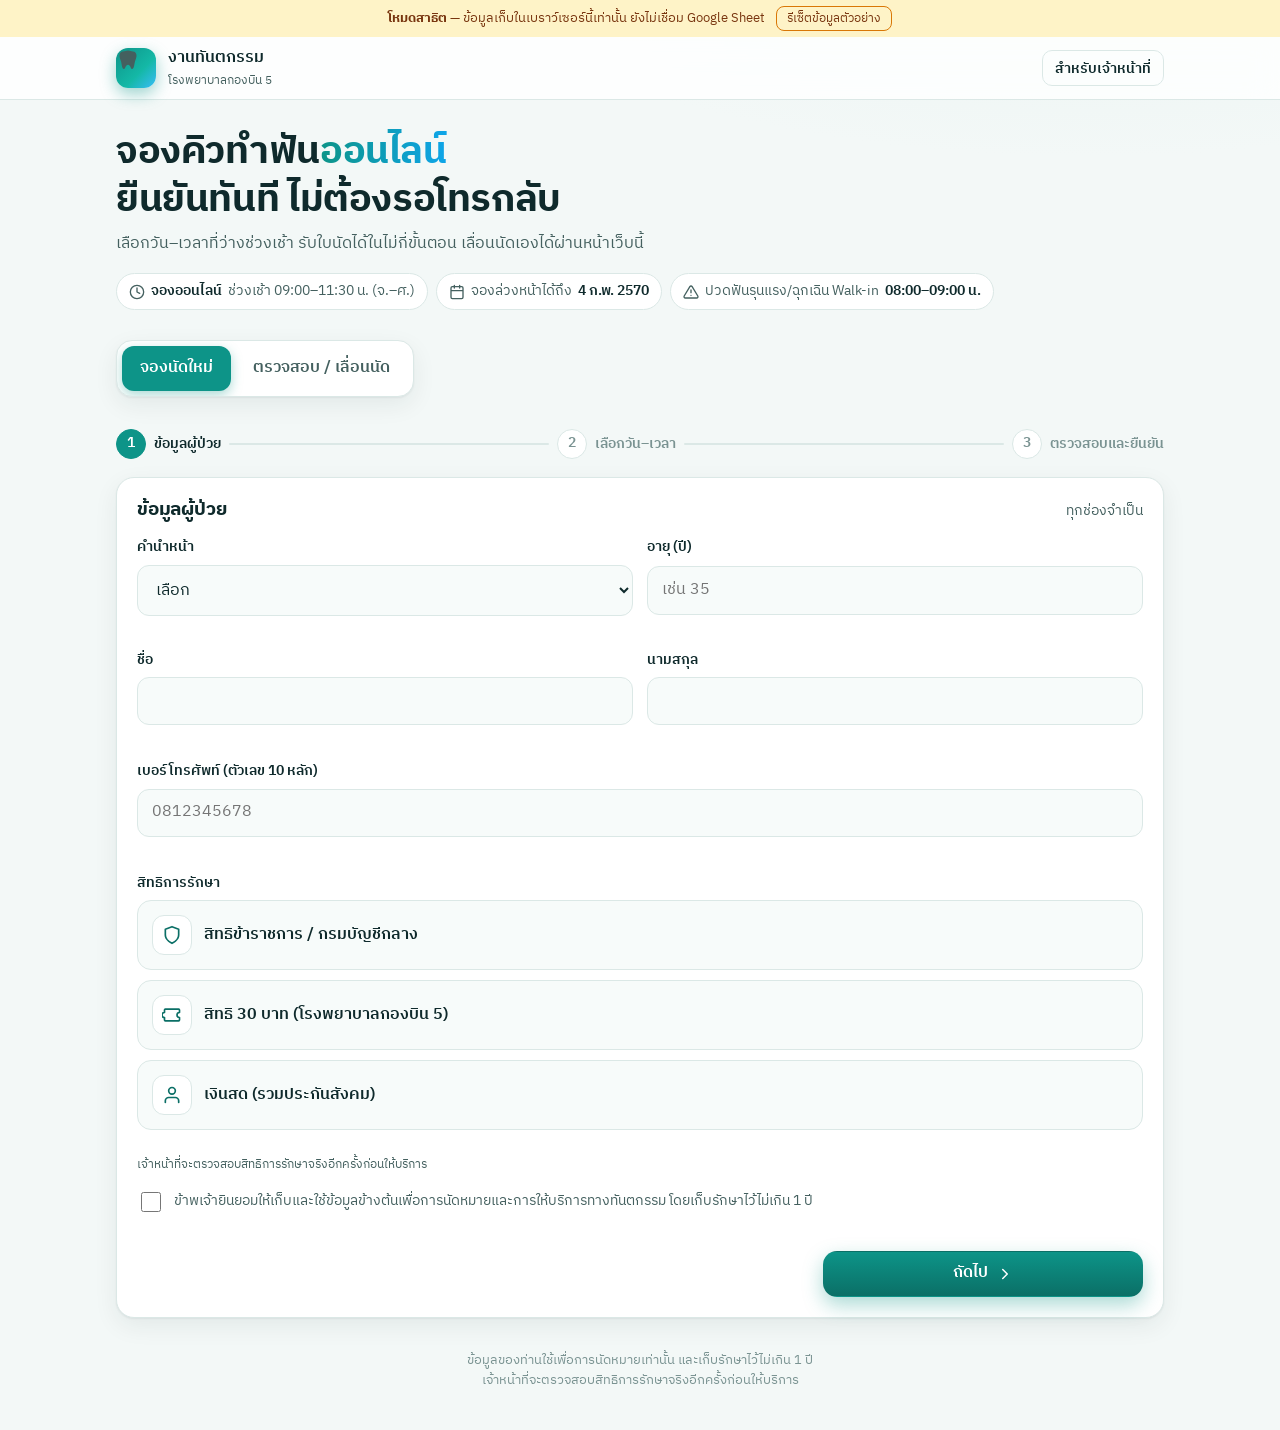
==== index.html @ 1da5aeff "Add files via upload" ====
<!doctype html>
<html lang="th">
<head>
<meta charset="utf-8">
<meta name="viewport" content="width=device-width, initial-scale=1, viewport-fit=cover">
<meta name="theme-color" content="#0d9488">
<title>จองคิวทำฟันออนไลน์</title>
<meta name="description" content="จองคิวทำฟันช่วงเช้าออนไลน์ ยืนยันทันที ได้ใบนัดทันที เลื่อนนัดเองได้">
<link rel="preconnect" href="https://fonts.googleapis.com">
<link rel="preconnect" href="https://fonts.gstatic.com" crossorigin>
<link href="https://fonts.googleapis.com/css2?family=IBM+Plex+Sans+Thai:wght@400;500;600;700&display=swap" rel="stylesheet">
<link rel="stylesheet" href="style.css">
</head>
<body>
<header class="topbar">
  <div class="container">
    <a class="brand" href="./">
      <span class="logo"><svg viewBox="0 0 24 24" fill="currentColor" aria-hidden="true"><path d="M12 2.5c-2 0-3.2 1-5 1-2.2 0-3.5 1.7-3.5 4.2 0 2.2 1 3.7 1.6 6 .6 2.3.8 7.3 2.9 7.3 1.6 0 1.4-4.2 4-4.2s2.4 4.2 4 4.2c2.1 0 2.3-5 2.9-7.3.6-2.3 1.6-3.8 1.6-6 0-2.5-1.3-4.2-3.5-4.2-1.8 0-3-1-5-1z"/></svg></span>
      <div><b id="brandName">งานทันตกรรม</b><span id="brandSub">ระบบนัดหมายออนไลน์</span></div>
    </a>
    <span class="spacer"></span>
    <a class="btn sm ghost" href="admin.html" id="staffLink">สำหรับเจ้าหน้าที่</a>
  </div>
</header>

<main class="container">
  <section class="hero">
    <h1>จองคิวทำฟัน<em>ออนไลน์</em><br>ยืนยันทันที ไม่ต้องรอโทรกลับ</h1>
    <p>เลือกวัน–เวลาที่ว่างช่วงเช้า รับใบนัดได้ในไม่กี่ขั้นตอน เลื่อนนัดเองได้ผ่านหน้าเว็บนี้</p>
    <div class="chips" id="chips"></div>
  </section>

  <div class="tabs" role="tablist" aria-label="เมนู">
    <button class="tab" role="tab" id="tab-book" aria-selected="true" aria-controls="view-book">จองนัดใหม่</button>
    <button class="tab" role="tab" id="tab-manage" aria-selected="false" aria-controls="view-manage">ตรวจสอบ / เลื่อนนัด</button>
  </div>

  <section id="view-book" role="tabpanel" aria-labelledby="tab-book"></section>
  <section id="view-manage" role="tabpanel" aria-labelledby="tab-manage" hidden></section>

  <p class="footer">ข้อมูลของท่านใช้เพื่อการนัดหมายเท่านั้น และเก็บรักษาไว้ไม่เกิน 1 ปี<br>เจ้าหน้าที่จะตรวจสอบสิทธิการรักษาจริงอีกครั้งก่อนให้บริการ</p>
</main>

<script src="engine.js"></script>
<script src="config.js"></script>
<script src="api.js"></script>
<script>
(function () {
'use strict';
var $ = function (s, r) { return (r || document).querySelector(s); };
var esc = DQ.esc, ic = DQ.ic, thai = DQ.thaiDate;
var cfg = null;
var TR_ICON = { fill: 'tooth', scale: 'sun', extract: 'x' };
var TR_HINT = { fill: 'คิวช่วง 09:00–10:00 น.', scale: 'คิวช่วง 10:00–11:30 น.', extract: 'คิวช่วง 10:00–11:30 น.' };

function fmtPhone(p) { p = String(p || ''); return p.length === 10 ? p.slice(0, 3) + '-' + p.slice(3, 6) + '-' + p.slice(6) : p; }
function trId(name) { var t = cfg.treatments.filter(function (x) { return x.name === name || x.id === name; })[0]; return t ? t.id : 'fill'; }
function trName(id) { var t = cfg.treatments.filter(function (x) { return x.id === id; })[0]; return t ? t.name : id; }
function contactLine() {
  var ph = cfg.clinicPhone || DQ.CFG.CLINIC_PHONE;
  return ph ? 'กรุณาติดต่อเจ้าหน้าที่ โทร. <a href="tel:' + esc(ph.replace(/[^\d+]/g, '')) + '">' + esc(ph) + '</a>' : 'กรุณาติดต่อเจ้าหน้าที่ที่คลินิกทันตกรรม';
}

/* =============================== ตัวเลือกวัน-เวลา =============================== */
function createPicker(root, opt) {
  var st = { month: null, date: null, time: null, av: {}, times: null, seq: 0 };
  var minM = cfg.minDate.slice(0, 7), maxM = cfg.maxDate.slice(0, 7);
  st.month = minM;

  function key() { return st.month + '|' + opt.treatment(); }
  function shiftMonth(ym, n) { var p = ym.split('-'); var d = new Date(+p[0], +p[1] - 1 + n, 1); return d.getFullYear() + '-' + ('0' + (d.getMonth() + 1)).slice(-2); }
  function emit() { opt.onChange && opt.onChange({ date: st.date, time: st.time }); }

  function render() {
    var days = st.av[key()], first = st.month + '-01';
    var offset = DQ.util.dow(first), n = new Date(+st.month.slice(0, 4), +st.month.slice(5, 7), 0).getDate();
    var map = {}; (days || []).forEach(function (d) { map[d.date] = d; });
    var cells = '';
    for (var i = 0; i < offset; i++) cells += '<span></span>';
    for (var d = 1; d <= n; d++) {
      var ds = st.month + '-' + ('0' + d).slice(-2), x = map[ds], cls = 'day none', sub = '', dis = ' disabled', lab = '';
      if (x) {
        if (x.state === 'open') { cls = 'day open'; sub = '<small>ว่าง ' + x.remaining + '</small>'; dis = ''; lab = ' aria-label="' + thai(ds) + ' ว่าง ' + x.remaining + ' คิว"'; }
        else if (x.state === 'full') { cls = 'day full'; sub = '<small>คิวเต็ม</small>'; lab = ' aria-label="' + thai(ds) + ' คิวเต็ม"'; }
        else { cls = 'day closed'; sub = '<small>ปิด</small>'; lab = ' aria-label="' + thai(ds) + ' ปิดให้บริการ"'; }
      }
      if (ds === st.date) cls += ' sel';
      if (ds === cfg.today) cls += ' today';
      cells += '<button type="button" class="' + cls + '" data-d="' + ds + '"' + dis + lab + '>' + d + sub + '</button>';
    }
    var dow = DQ.TH_D.map(function (t, i) { return '<div class="cal-dow"' + (i === 0 || i === 6 ? ' style="opacity:.55"' : '') + '>' + t.slice(0, 2).replace('พฤ', 'พฤ') + '</div>'; }).join('');
    root.innerHTML =
      '<div class="cal"><div class="cal-head">' +
      '<button type="button" class="icon-btn" data-nav="-1" aria-label="เดือนก่อนหน้า"' + (st.month <= minM ? ' disabled' : '') + '>' + ic('chevL') + '</button>' +
      '<b>' + DQ.thaiMonth(st.month) + '</b>' +
      '<button type="button" class="icon-btn" data-nav="1" aria-label="เดือนถัดไป"' + (st.month >= maxM ? ' disabled' : '') + '>' + ic('chevR') + '</button></div>' +
      '<div class="cal-grid">' + dow + (days ? cells : '<div class="skeleton" style="grid-column:1/-1;height:260px"></div>') + '</div>' +
      '<div class="legend"><span><i style="background:var(--surface);border:1px solid var(--line)"></i>เลือกได้</span><span><i style="background:var(--bad-bg)"></i>คิวเต็ม</span><span><i style="background:var(--mute-bg)"></i>ปิดให้บริการ</span></div></div>' +
      '<div class="mt" id="slotArea"></div>';
    renderSlots();
  }

  function renderSlots() {
    var box = root.querySelector('#slotArea'); if (!box) return;
    if (!st.date) { box.innerHTML = '<p class="muted small">เลือกวันที่จากปฏิทิน แล้วเลือกเวลาที่ว่าง</p>'; return; }
    if (!st.times) { box.innerHTML = '<div class="skeleton" style="height:56px"></div>'; return; }
    if (st.times === 'err') { box.innerHTML = '<div class="notice bad">โหลดเวลาไม่สำเร็จ <button type="button" class="btn sm" data-retry="1">ลองใหม่</button></div>'; return; }
    if (!st.times.length) { box.innerHTML = '<div class="notice warn">' + ic('alert') + '<span><b>คิวเต็ม</b> — วันที่ ' + thai(st.date) + ' ไม่มีเวลาว่างสำหรับการรักษานี้ กรุณาเลือกวันอื่น</span></div>'; return; }
    box.innerHTML = '<div class="lbl" style="margin-bottom:8px">เลือกเวลา — ' + thai(st.date) + '</div><div class="slots" role="radiogroup" aria-label="เวลาที่ว่าง">' +
      st.times.map(function (t) { return '<button type="button" role="radio" aria-checked="' + (t === st.time) + '" class="slot' + (t === st.time ? ' sel' : '') + '" data-t="' + t + '">' + t + ' น.</button>'; }).join('') + '</div>';
  }

  async function loadMonth() {
    if (st.av[key()]) return render();
    render();
    var k = key(), my = ++st.seq;
    try {
      var r = await DQ.call('availability', { month: st.month, treatment: opt.treatment() });
      st.av[k] = r.days;
    } catch (e) { DQ.toast(e.message, 'err'); st.av[k] = []; }
    if (my === st.seq) render();
  }
  async function loadSlots() {
    st.times = null; renderSlots();
    var my = ++st.seq;
    try {
      var r = await DQ.call('slots', { date: st.date, treatment: opt.treatment(), excludeNo: opt.excludeNo ? opt.excludeNo() : undefined });
      if (my !== st.seq) return; st.times = r.times;
    } catch (e) { if (my !== st.seq) return; st.times = 'err'; }
    renderSlots();
  }

  root.addEventListener('click', function (e) {
    var nav = e.target.closest('[data-nav]'), day = e.target.closest('.day.open'), slot = e.target.closest('.slot'), rt = e.target.closest('[data-retry]');
    if (nav) { st.month = shiftMonth(st.month, +nav.dataset.nav); loadMonth(); }
    else if (day) { st.date = day.dataset.d; st.time = null; emit(); root.querySelectorAll('.day.sel').forEach(function (b) { b.classList.remove('sel'); }); day.classList.add('sel'); loadSlots(); }
    else if (slot) { st.time = slot.dataset.t; emit(); renderSlots(); }
    else if (rt) loadSlots();
  });

  return {
    mount: loadMonth,
    reset: function () { st.av = {}; st.date = null; st.time = null; st.times = null; emit(); loadMonth(); },
    refresh: function () { st.av = {}; st.time = null; emit(); loadMonth().then(function () { if (st.date) loadSlots(); }); },
    value: function () { return { date: st.date, time: st.time }; }
  };
}

/* =============================== ใบนัด =============================== */
function slipHtml(a, pin, opt) {
  opt = opt || {};
  return '<div class="slip-wrap"><div class="slip" id="slip">' +
    '<div class="slip-top"><span class="ok">' + ic('check', 16) + (opt.title || 'ยืนยันนัดหมายแล้ว') + '</span>' +
    '<h2>' + esc(DQ.CFG.CLINIC_NAME || 'งานทันตกรรม') + ' ' + esc(DQ.CFG.HOSPITAL_NAME || '') + '</h2><div class="no">' + esc(a.apptNo) + '</div></div>' +
    '<div class="slip-body">' +
    row('ชื่อ–นามสกุล', esc(a.title + a.firstName + ' ' + a.lastName)) + row('เบอร์โทรศัพท์', fmtPhone(a.phone)) +
    row('วันที่นัด', thai(a.date, { full: true })) + row('เวลา', a.time + ' น.') +
    row('ประเภทการรักษา', esc(a.treatment)) + row('สิทธิการรักษา', esc(a.rights)) + '</div>' +
    (pin ? '<div class="slip-pin"><small>รหัสยืนยันสำหรับเลื่อนนัด (เก็บไว้ ห้ามแจ้งผู้อื่น)</small><b>' + esc(pin) + '</b></div>' : '') +
    '<div class="slip-foot"><b>โปรดมาถึงก่อนเวลานัด 10–15 นาที</b><br>หากเลยเวลานัดเกิน 10 นาที เจ้าหน้าที่จะตรวจสอบและพิจารณาว่ายังรับบริการได้หรือไม่<br>เจ้าหน้าที่จะตรวจสอบสิทธิการรักษาอีกครั้งก่อนให้บริการ</div></div>' +
    '<div class="slip-actions"><button class="btn primary" data-act="img">' + ic('download', 18) + 'บันทึกเป็นรูปภาพ</button><button class="btn" data-act="print">' + ic('print', 18) + 'พิมพ์ / PDF</button>' +
    '<button class="btn full ghost" data-act="again">กลับหน้าหลัก</button></div></div>';
  function row(k, v) { return '<div class="slip-row"><span>' + k + '</span><b>' + v + '</b></div>'; }
}
function bindSlip(root, a, onAgain) {
  root.addEventListener('click', async function (e) {
    var b = e.target.closest('[data-act]'); if (!b) return;
    if (b.dataset.act === 'print') window.print();
    else if (b.dataset.act === 'again') onAgain();
    else if (b.dataset.act === 'img') {
      DQ.busy(b, true, 'กำลังสร้างรูป…');
      try {
        if (!window.html2canvas) await DQ.loadScript('https://cdnjs.cloudflare.com/ajax/libs/html2canvas/1.4.1/html2canvas.min.js');
        var cv = await html2canvas($('#slip'), { scale: 2, backgroundColor: null, useCORS: true });
        var l = document.createElement('a'); l.download = 'ใบนัด-' + a.apptNo + '.png'; l.href = cv.toDataURL('image/png'); l.click();
      } catch (err) { DQ.toast('บันทึกรูปไม่สำเร็จ กรุณาแคปหน้าจอแทน', 'err'); }
      DQ.busy(b, false);
    }
  });
}

/* =============================== จองนัดใหม่ =============================== */
var Book = (function () {
  var root = $('#view-book'), S, picker;
  function fresh(prefill) {
    S = { step: 1, f: Object.assign({ title: '', firstName: '', lastName: '', age: '', phone: '', rights: '', consent: false }, prefill || {}), treatment: 'fill', date: null, time: null, rid: null };
  }
  fresh();

  function stepper() {
    var names = ['ข้อมูลผู้ป่วย', 'เลือกวัน–เวลา', 'ตรวจสอบและยืนยัน'];
    return '<ol class="stepper" style="list-style:none;padding:0" aria-label="ขั้นตอนการจอง">' + names.map(function (n, i) {
      var k = i + 1, cls = k === S.step ? 'on' : (k < S.step ? 'done' : '');
      return (i ? '<li class="step-line ' + (k <= S.step ? 'on' : '') + '" aria-hidden="true"></li>' : '') +
        '<li class="step ' + cls + '"' + (k === S.step ? ' aria-current="step"' : '') + '><i>' + (k < S.step ? ic('check', 14) : k) + '</i><span>' + n + '</span></li>';
    }).join('') + '</ol>';
  }

  function render(quiet) {
    if (S.step === 1) step1(); else if (S.step === 2) step2(); else step3();
    if (quiet !== true) window.scrollTo({ top: Math.max(0, root.getBoundingClientRect().top + scrollY - 80), behavior: 'smooth' });
  }

  /* ---- 1: ข้อมูล ---- */
  function step1() {
    var f = S.f;
    root.innerHTML = stepper() + '<div class="card"><div class="panel-title"><h2>ข้อมูลผู้ป่วย</h2><p>ทุกช่องจำเป็น</p></div>' +
      '<form id="f1" novalidate autocomplete="on"><div class="grid2">' +
      '<div class="field"><label for="title">คำนำหน้า</label><select class="input" id="title" autocomplete="honorific-prefix"><option value="">เลือก</option>' + cfg.titles.map(function (t) { return '<option' + (f.title === t ? ' selected' : '') + '>' + esc(t) + '</option>'; }).join('') + '</select><div class="errmsg" id="e-title"></div></div>' +
      '<div class="field"><label for="age">อายุ (ปี)</label><input class="input" id="age" inputmode="numeric" maxlength="3" autocomplete="off" value="' + esc(f.age) + '" placeholder="เช่น 35"><div class="errmsg" id="e-age"></div></div>' +
      '<div class="field"><label for="firstName">ชื่อ</label><input class="input" id="firstName" autocomplete="given-name" maxlength="60" value="' + esc(f.firstName) + '"><div class="errmsg" id="e-firstName"></div></div>' +
      '<div class="field"><label for="lastName">นามสกุล</label><input class="input" id="lastName" autocomplete="family-name" maxlength="60" value="' + esc(f.lastName) + '"><div class="errmsg" id="e-lastName"></div></div>' +
      '</div><div class="field mt"><label for="phone">เบอร์โทรศัพท์ (ตัวเลข 10 หลัก)</label><input class="input num" id="phone" type="tel" inputmode="numeric" autocomplete="tel-national" maxlength="12" value="' + esc(f.phone) + '" placeholder="0812345678"><div class="errmsg" id="e-phone"></div></div>' +
      '<div class="field mt"><span class="lbl">สิทธิการรักษา</span><div class="choice-grid" role="radiogroup" aria-label="สิทธิการรักษา">' +
      cfg.rights.map(function (r, i) { return '<label class="choice"><input type="radio" name="rights" value="' + esc(r) + '"' + (f.rights === r ? ' checked' : '') + '><span class="box"><span class="ico">' + ic(['shield', 'ticket', 'user'][i] || 'user', 20) + '</span><span><b>' + esc(r) + '</b></span></span></label>'; }).join('') +
      '</div><div class="errmsg" id="e-rights"></div><p class="xs muted">เจ้าหน้าที่จะตรวจสอบสิทธิการรักษาจริงอีกครั้งก่อนให้บริการ</p></div>' +
      '<label class="check mt"><input type="checkbox" id="consent"' + (f.consent ? ' checked' : '') + '><span>ข้าพเจ้ายินยอมให้เก็บและใช้ข้อมูลข้างต้นเพื่อการนัดหมายและการให้บริการทางทันตกรรม โดยเก็บรักษาไว้ไม่เกิน 1 ปี</span></label><div class="errmsg" id="e-consent"></div>' +
      '<div class="actions"><span></span><button class="btn primary" type="submit">ถัดไป ' + ic('chevR', 18) + '</button></div></form></div>';
    var ph = $('#phone', root);
    ph.addEventListener('input', function () { ph.value = ph.value.replace(/\D/g, '').slice(0, 10); });
    $('#age', root).addEventListener('input', function (e) { e.target.value = e.target.value.replace(/\D/g, '').slice(0, 3); });
    $('#f1', root).addEventListener('submit', function (e) { e.preventDefault(); if (collect()) { S.step = 2; render(); } });
  }
  function collect() {
    var f = S.f, ok = true, first = null;
    f.title = $('#title', root).value; f.firstName = $('#firstName', root).value.trim().replace(/\s+/g, ' '); f.lastName = $('#lastName', root).value.trim().replace(/\s+/g, ' ');
    f.age = $('#age', root).value.trim(); f.phone = $('#phone', root).value.replace(/[\s-]/g, '');
    var r = root.querySelector('input[name=rights]:checked'); f.rights = r ? r.value : ''; f.consent = $('#consent', root).checked;
    function bad(id, msg) { var el = $('#e-' + id, root); el.textContent = msg || ''; var inp = $('#' + id, root); if (inp) inp.classList.toggle('err', !!msg); if (msg) { ok = false; first = first || inp || el; } }
    bad('title', f.title ? '' : 'กรุณาเลือกคำนำหน้า');
    bad('firstName', !f.firstName ? 'กรุณากรอกชื่อ' : /[<>]/.test(f.firstName) ? 'ห้ามใช้สัญลักษณ์ < >' : '');
    bad('lastName', !f.lastName ? 'กรุณากรอกนามสกุล' : /[<>]/.test(f.lastName) ? 'ห้ามใช้สัญลักษณ์ < >' : '');
    var age = parseInt(f.age, 10); bad('age', (isNaN(age) || age < 0 || age > 120) ? 'กรุณากรอกอายุ 0–120 ปี' : '');
    bad('phone', /^\d{10}$/.test(f.phone) ? '' : 'กรุณากรอกเบอร์โทรศัพท์ 10 หลัก');
    bad('rights', f.rights ? '' : 'กรุณาเลือกสิทธิการรักษา'); bad('consent', f.consent ? '' : 'กรุณากดยอมรับเพื่อดำเนินการต่อ');
    if (first && first.focus) first.focus();
    return ok;
  }

  /* ---- 2: วัน-เวลา ---- */
  function step2() {
    root.innerHTML = stepper() + '<div class="card"><div class="panel-title"><h2>เลือกการรักษาและวัน–เวลา</h2><p>เปิดจอง ' + thai(cfg.minDate, { noDay: true }) + ' – ' + thai(cfg.maxDate, { noDay: true }) + '</p></div>' +
      '<span class="lbl">ประเภทการรักษา</span><div class="choice-grid c3 mt-s" role="radiogroup" aria-label="ประเภทการรักษา">' +
      cfg.treatments.map(function (t) { return '<label class="choice"><input type="radio" name="tr" value="' + t.id + '"' + (S.treatment === t.id ? ' checked' : '') + '><span class="box"><span class="ico">' + ic(TR_ICON[t.id], 20) + '</span><span><b>' + esc(t.name) + '</b><small>' + TR_HINT[t.id] + '</small></span></span></label>'; }).join('') + '</div>' +
      '<div class="mt-l" id="pick"></div>' +
      '<div class="actions"><button class="btn" id="back">' + ic('chevL', 18) + 'ย้อนกลับ</button><button class="btn primary" id="next" disabled>ถัดไป ' + ic('chevR', 18) + '</button></div></div>';
    picker = createPicker($('#pick', root), {
      treatment: function () { return S.treatment; },
      onChange: function (v) { S.date = v.date; S.time = v.time; $('#next', root).disabled = !(v.date && v.time); }
    });
    picker.mount();
    root.querySelectorAll('input[name=tr]').forEach(function (r) { r.addEventListener('change', function () { S.treatment = r.value; S.date = S.time = null; picker.reset(); }); });
    $('#back', root).onclick = function () { S.step = 1; render(); };
    $('#next', root).onclick = function () { if (S.date && S.time) { S.rid = DQ.uuid(); S.step = 3; render(); } };
    S.date = S.time = null;
  }

  /* ---- 3: ตรวจสอบ ---- */
  function step3() {
    var f = S.f, tn = trName(S.treatment);
    root.innerHTML = stepper() + '<div class="layout"><div class="card"><div class="panel-title"><h2>ตรวจสอบรายละเอียด</h2><p>กรุณาตรวจสอบก่อนกดยืนยัน</p></div>' +
      '<div class="confirm-line">คุณกำลังจองคิว<b> ' + esc(tn) + ' </b>วันที่ <b>' + thai(S.date, { noDay: false, full: false }) + '</b> เวลา <b>' + S.time + ' น.</b></div>' +
      '<div class="summary mt"><dl class="grid2"><div><dt>ชื่อ–นามสกุล</dt><dd>' + esc(f.title + f.firstName + ' ' + f.lastName) + '</dd></div><div><dt>อายุ</dt><dd>' + esc(f.age) + ' ปี</dd></div>' +
      '<div><dt>เบอร์โทรศัพท์</dt><dd class="num">' + fmtPhone(f.phone) + '</dd></div><div><dt>สิทธิการรักษา</dt><dd>' + esc(f.rights) + '</dd></div></dl></div>' +
      '<div id="err3"></div><div class="notice mt">' + ic('info') + '<span>โปรดมาถึงก่อนเวลานัด 10–15 นาที การจองสำเร็จจะได้รับการยืนยันทันที ไม่ต้องรอเจ้าหน้าที่</span></div>' +
      '<div class="actions"><button class="btn" id="back">' + ic('chevL', 18) + 'แก้ไข</button><button class="btn primary" id="ok">' + ic('check', 18) + 'ยืนยันการจอง</button></div></div>' +
      '<aside class="aside card"><h3>ข้อควรทราบ</h3><ul class="small muted" style="padding-left:18px;margin:10px 0 0;display:grid;gap:8px"><li>มีนัดที่ยังไม่สิ้นสุดได้ครั้งละ 1 นัด</li><li>เลื่อนนัดเองได้ที่แท็บ “ตรวจสอบ / เลื่อนนัด” โดยใช้เลขที่นัด เบอร์โทร และรหัสยืนยัน</li><li>ช่วงบ่ายและเคสพิเศษ ทันตแพทย์/เจ้าหน้าที่เป็นผู้นัดให้</li></ul></aside></div>';
    $('#back', root).onclick = function () { S.step = 2; render(); };
    $('#ok', root).onclick = confirm;
  }
  async function confirm() {
    var btn = $('#ok', root); DQ.busy(btn, true, 'กำลังจอง…'); $('#err3', root).innerHTML = '';
    try {
      var r = await DQ.call('book', Object.assign({}, S.f, { treatment: S.treatment, date: S.date, time: S.time }), { requestId: S.rid });
      showSlip(r);
    } catch (e) {
      DQ.busy(btn, false);
      if (['SLOT_TAKEN', 'TREATMENT_MISMATCH', 'CLOSED', 'OUT_OF_WINDOW', 'NOT_OPEN', 'PAST'].indexOf(e.code) >= 0) {
        DQ.toast(e.message, 'err'); S.step = 2; render();
      } else {
        $('#err3', root).innerHTML = '<div class="notice bad mt">' + ic('alert') + '<span>' + esc(e.message) + (e.code === 'ACTIVE_EXISTS' || e.code === 'TOO_MANY' ? '<br>' + contactLine() : '') + '</span></div>';
      }
    }
  }
  function showSlip(r) {
    root.innerHTML = '<div class="notice ok" style="max-width:460px;margin:0 auto 14px">' + ic('check') + '<span>จองสำเร็จ! กรุณาบันทึกใบนัดและเก็บ “รหัสยืนยัน” ไว้สำหรับเลื่อนนัด</span></div>' + slipHtml(r.appt, r.pin);
    bindSlip(root, r.appt, function () { fresh(); render(); });
    window.scrollTo({ top: 0, behavior: 'smooth' });
  }

  return { render: function () { render(true); }, startNext: function (prefill) { fresh(prefill); S.step = 2; render(); }, showSlip: showSlip };
})();

/* =============================== ตรวจสอบ / เลื่อนนัด =============================== */
var Manage = (function () {
  var root = $('#view-manage'), cred = null, appt = null, picker, pick = {};
  function form(msg) {
    root.innerHTML = '<div class="layout"><div class="card"><div class="panel-title"><h2>ตรวจสอบนัดหมาย</h2><p>ใช้ข้อมูลจากใบนัด</p></div>' +
      '<form id="fm" novalidate><div class="field"><label for="no">เลขที่นัดหมาย</label><input class="input num" id="no" placeholder="เช่น D101126-001" autocapitalize="characters" autocomplete="off" value="' + esc(cred ? cred.apptNo : '') + '"></div>' +
      '<div class="grid2 mt"><div class="field"><label for="mp">เบอร์โทรศัพท์</label><input class="input num" id="mp" type="tel" inputmode="numeric" maxlength="12" autocomplete="tel-national"></div>' +
      '<div class="field"><label for="pin">รหัสยืนยัน 4 หลัก</label><input class="input num" id="pin" inputmode="numeric" maxlength="4" autocomplete="off" type="password"></div></div>' +
      (msg ? '<div class="notice bad mt">' + ic('alert') + '<span>' + msg + '</span></div>' : '') +
      '<div class="actions"><span></span><button class="btn primary" type="submit">' + ic('search', 18) + 'ตรวจสอบ</button></div></form></div>' +
      '<aside class="aside card"><h3>ไม่มีรหัสยืนยัน?</h3><p class="small muted mt-s">รหัสยืนยันอยู่บนใบนัดที่ได้รับหลังจองสำเร็จ หากสูญหาย ' + contactLine() + '</p></aside></div>';
    $('#mp', root).addEventListener('input', function (e) { e.target.value = e.target.value.replace(/\D/g, '').slice(0, 10); });
    $('#pin', root).addEventListener('input', function (e) { e.target.value = e.target.value.replace(/\D/g, '').slice(0, 4); });
    $('#fm', root).addEventListener('submit', async function (e) {
      e.preventDefault(); var b = $('button[type=submit]', root);
      cred = { apptNo: $('#no', root).value.trim().toUpperCase(), phone: $('#mp', root).value.replace(/[\s-]/g, ''), pin: $('#pin', root).value.trim() };
      if (!cred.apptNo || cred.phone.length !== 10 || cred.pin.length !== 4) return form('กรุณากรอกเลขที่นัด เบอร์โทร 10 หลัก และรหัสยืนยัน 4 หลักให้ครบ');
      DQ.busy(b, true, 'กำลังตรวจสอบ…');
      try { var r = await DQ.call('lookup', cred); appt = r; detail(); }
      catch (err) { form(esc(err.message)); }
    });
  }

  function detail() {
    var a = appt.appt;
    root.innerHTML = '<div class="layout"><div class="card"><div class="row between wrap"><h2>นัดหมายของคุณ</h2>' + DQ.statusPill(a.status) + '</div>' +
      '<div class="slip" style="box-shadow:none;margin-top:14px"><div class="slip-top" style="padding:16px 20px"><div class="no" style="margin:0">' + esc(a.apptNo) + '</div></div><div class="slip-body">' +
      r('ชื่อ–นามสกุล', esc(a.title + a.firstName + ' ' + a.lastName)) + r('วันที่นัด', thai(a.date, { full: true })) + r('เวลา', a.time + ' น.') + r('ประเภทการรักษา', esc(a.treatment)) + r('สิทธิการรักษา', esc(a.rights)) + '</div><div style="height:8px"></div></div>' +
      (appt.canReschedule ? '<div class="actions"><button class="btn" id="out">ย้อนกลับ</button><button class="btn primary" id="rs">' + ic('calendar', 18) + 'เลื่อนนัด</button></div>' :
        '<div class="notice ' + (appt.canBookNext ? 'ok' : 'warn') + ' mt">' + ic('info') + '<span>' + (appt.canBookNext ? 'การรักษาเสร็จสิ้นแล้ว หากทันตแพทย์แจ้งให้นัดครั้งถัดไป ท่านสามารถจองได้เอง' : esc(appt.reason) + ' ' + (appt.reason.indexOf('ติดต่อ') < 0 ? '' : contactLine())) + '</span></div>' +
        '<div class="actions"><button class="btn" id="out">ย้อนกลับ</button>' + (appt.canBookNext ? '<button class="btn primary" id="nx">จองนัดครั้งถัดไป ' + ic('chevR', 18) + '</button>' : '') + '</div>') +
      '</div></div>';
    function r(k, v) { return '<div class="slip-row"><span>' + k + '</span><b>' + v + '</b></div>'; }
    $('#out', root).onclick = function () { cred = null; form(); };
    if ($('#rs', root)) $('#rs', root).onclick = resched;
    if ($('#nx', root)) $('#nx', root).onclick = function () {
      switchTab('book'); Book.startNext({ title: a.title, firstName: a.firstName, lastName: a.lastName, age: String(a.age), phone: a.phone, rights: a.rights, consent: true });
    };
  }

  function resched() {
    var a = appt.appt, tid = trId(a.treatment); pick = {};
    root.innerHTML = '<div class="card"><div class="panel-title"><h2>เลือกวัน–เวลาใหม่</h2><p>นัดเดิม: ' + thai(a.date, { shortDay: true }) + ' ' + a.time + ' น.</p></div>' +
      '<div class="notice">' + ic('info') + '<span>ระบบจะจองนัดใหม่ให้สำเร็จก่อน แล้วจึงยกเลิกนัดเดิมอัตโนมัติ หากวัน–เวลาที่เลือกเต็ม นัดเดิมของท่านจะยังอยู่เหมือนเดิม</span></div>' +
      '<div class="mt" id="pick"></div><div id="rsum"></div><div id="rerr"></div>' +
      '<div class="actions"><button class="btn" id="bk">' + ic('chevL', 18) + 'ย้อนกลับ</button><button class="btn primary" id="go" disabled>ยืนยันเลื่อนนัด</button></div></div>';
    var rid = DQ.uuid();
    picker = createPicker($('#pick', root), {
      treatment: function () { return tid; }, excludeNo: function () { return a.apptNo; },
      onChange: function (v) {
        pick = v; rid = DQ.uuid(); $('#go', root).disabled = !(v.date && v.time);
        $('#rsum', root).innerHTML = v.date && v.time ? '<div class="confirm-line mt">เลื่อนนัดจาก <b>' + thai(a.date) + ' ' + a.time + ' น.</b><br>เป็น <b>' + thai(v.date) + ' ' + v.time + ' น.</b></div>' : '';
      }
    });
    picker.mount();
    $('#bk', root).onclick = detail;
    $('#go', root).onclick = async function () {
      var b = $('#go', root); DQ.busy(b, true, 'กำลังเลื่อนนัด…'); $('#rerr', root).innerHTML = '';
      try {
        var r = await DQ.call('reschedule', Object.assign({}, cred, { date: pick.date, time: pick.time }), { requestId: rid });
        root.innerHTML = '<div class="notice ok" style="max-width:460px;margin:0 auto 14px">' + ic('check') + '<span>เลื่อนนัดสำเร็จ — นัดเดิม ' + esc(a.apptNo) + ' ถูกยกเลิกแล้ว กรุณาเก็บใบนัดและรหัสยืนยันใหม่นี้</span></div>' + slipHtml(r.appt, r.pin, { title: 'เลื่อนนัดสำเร็จ' });
        bindSlip(root, r.appt, function () { cred = null; form(); });
        window.scrollTo({ top: 0, behavior: 'smooth' });
      } catch (e) {
        DQ.busy(b, false);
        $('#rerr', root).innerHTML = '<div class="notice bad mt">' + ic('alert') + '<span>' + esc(e.message) + '<br><b>นัดเดิมของท่านยังคงอยู่</b></span></div>';
        if (['SLOT_TAKEN', 'CLOSED', 'OUT_OF_WINDOW', 'NOT_OPEN', 'PAST'].indexOf(e.code) >= 0) picker.refresh();
      }
    };
  }
  return { render: function () { if (!appt || !cred) form(); } , form: form };
})();

/* =============================== แท็บ / เริ่มต้น =============================== */
function switchTab(t) {
  var b = t === 'book';
  $('#view-book').hidden = !b; $('#view-manage').hidden = b;
  $('#tab-book').setAttribute('aria-selected', b); $('#tab-manage').setAttribute('aria-selected', !b);
  if (!b) Manage.render();
  history.replaceState(null, '', b ? location.pathname : '#manage');
}
$('#tab-book').onclick = function () { switchTab('book'); };
$('#tab-manage').onclick = function () { switchTab('manage'); };

(async function init() {
  DQ.demoBanner();
  $('#brandName').textContent = DQ.CFG.CLINIC_NAME || 'งานทันตกรรม';
  $('#brandSub').textContent = DQ.CFG.HOSPITAL_NAME || 'ระบบนัดหมายออนไลน์';
  document.title = 'จองคิวทำฟันออนไลน์ — ' + (DQ.CFG.HOSPITAL_NAME || DQ.CFG.CLINIC_NAME || '');
  $('#view-book').innerHTML = '<div class="skeleton" style="height:320px"></div>';
  try { cfg = await DQ.call('getConfig'); }
  catch (e) { $('#view-book').innerHTML = '<div class="notice bad">' + ic('alert') + '<span>' + esc(e.message) + ' <button class="btn sm" onclick="location.reload()">โหลดใหม่</button></span></div>'; return; }
  $('#chips').innerHTML =
    '<span class="chip">' + ic('clock', 16) + '<b>จองออนไลน์</b> ช่วงเช้า 09:00–11:30 น. (จ.–ศ.)</span>' +
    '<span class="chip">' + ic('calendar', 16) + 'จองล่วงหน้าได้ถึง <b>' + thai(cfg.maxDate, { noDay: true }) + '</b></span>' +
    '<span class="chip">' + ic('alert', 16) + 'ปวดฟันรุนแรง/ฉุกเฉิน Walk-in <b>08:00–09:00 น.</b></span>' +
    (cfg.notice ? '<span class="chip"><b>' + esc(cfg.notice) + '</b></span>' : '');
  Book.render();
  if (location.hash === '#manage') switchTab('manage');
})();
})();
</script>
</body>
</html>
---- style.css ----
/* =====================================================================
 * style.css — ระบบดีไซน์ร่วม (ผู้ป่วย + Admin)  mobile-first
 * ===================================================================== */
:root {
  --bg: #f3f8f7; --bg2: #e6f2f0; --surface: #ffffff; --surface2: #f7fbfa;
  --ink: #0f2a2c; --ink2: #44605f; --ink3: #7a9392; --line: #dbe8e6;
  --brand: #0d9488; --brand-d: #0b6f66; --brand-l: #ccfbf1; --brand-ink: #ffffff;
  --accent: #2563eb;
  --ok: #15803d; --ok-bg: #dcfce7; --warn: #a16207; --warn-bg: #fef9c3; --bad: #b91c1c; --bad-bg: #fee2e2;
  --info: #1d4ed8; --info-bg: #dbeafe; --mute: #4b5563; --mute-bg: #e5e7eb;
  --shadow: 0 1px 2px rgba(15,42,44,.06), 0 8px 24px rgba(15,42,44,.07);
  --shadow-lg: 0 20px 50px rgba(15,42,44,.18);
  --r: 18px; --r-sm: 12px;
  --font: 'IBM Plex Sans Thai', 'Noto Sans Thai', system-ui, -apple-system, 'Segoe UI', sans-serif;
}
@media (prefers-color-scheme: dark) {
  :root:not([data-theme="light"]) {
    --bg: #081b1c; --bg2: #0b2527; --surface: #0f2d2f; --surface2: #123537;
    --ink: #e7f5f3; --ink2: #a8c5c2; --ink3: #7b9a97; --line: #1e4446;
    --brand: #2dd4bf; --brand-d: #5eead4; --brand-l: #0f3f3d; --brand-ink: #042f2e;
    --accent: #60a5fa;
    --ok: #86efac; --ok-bg: #12351f; --warn: #fde047; --warn-bg: #3a3208; --bad: #fca5a5; --bad-bg: #3d1414;
    --info: #93c5fd; --info-bg: #14264d; --mute: #cbd5e1; --mute-bg: #2a3a3b;
    --shadow: 0 1px 2px rgba(0,0,0,.3), 0 8px 24px rgba(0,0,0,.25);
  }
}
* { box-sizing: border-box; }
html { -webkit-text-size-adjust: 100%; scroll-behavior: smooth; }
body {
  margin: 0; font-family: var(--font); font-size: 16px; line-height: 1.55; color: var(--ink);
  background: radial-gradient(1200px 500px at 85% -10%, var(--bg2), transparent 60%), var(--bg);
  min-height: 100vh; -webkit-font-smoothing: antialiased;
}
h1, h2, h3, h4 { margin: 0; line-height: 1.25; letter-spacing: -.01em; }
p { margin: 0; }
button, input, select, textarea { font: inherit; color: inherit; }
button { cursor: pointer; }
a { color: var(--brand-d); }
:focus-visible { outline: 3px solid color-mix(in srgb, var(--brand) 55%, transparent); outline-offset: 2px; border-radius: 8px; }
[hidden] { display: none !important; }
.sr { position: absolute; width: 1px; height: 1px; overflow: hidden; clip: rect(0 0 0 0); }
.container { width: 100%; max-width: 1080px; margin: 0 auto; padding: 0 16px; }
.muted { color: var(--ink2); } .small { font-size: .875rem; } .xs { font-size: .78rem; }
.mt { margin-top: 16px; } .mt-s { margin-top: 8px; } .mt-l { margin-top: 24px; }
.row { display: flex; gap: 12px; align-items: center; } .between { justify-content: space-between; } .wrap { flex-wrap: wrap; }
.grow { flex: 1; } .nowrap { white-space: nowrap; }
.num { font-variant-numeric: tabular-nums; }

/* ---------- แถบบน ---------- */
.topbar { position: sticky; top: 0; z-index: 30; backdrop-filter: saturate(1.4) blur(14px); background: color-mix(in srgb, var(--surface) 82%, transparent); border-bottom: 1px solid var(--line); }
.topbar .container { display: flex; align-items: center; gap: 12px; min-height: 62px; }
.brand { display: flex; align-items: center; gap: 12px; text-decoration: none; color: var(--ink); min-width: 0; }
.logo { width: 40px; height: 40px; border-radius: 12px; display: grid; place-items: center; background: linear-gradient(135deg, var(--brand), #14b8a6 60%, #38bdf8); color: #fff; flex: none; box-shadow: 0 6px 16px color-mix(in srgb, var(--brand) 40%, transparent); }
.logo svg { width: 24px; height: 24px; }
.brand b { display: block; font-size: 1rem; font-weight: 600; } .brand span { display: block; font-size: .78rem; color: var(--ink2); }
.brand div { min-width: 0; } .brand b, .brand span { overflow: hidden; text-overflow: ellipsis; white-space: nowrap; }
.topbar .spacer { flex: 1; }

/* ---------- ปุ่ม ---------- */
.btn { display: inline-flex; align-items: center; justify-content: center; gap: 8px; min-height: 46px; padding: 0 20px; border-radius: 14px; border: 1.5px solid var(--line); background: var(--surface); color: var(--ink); font-weight: 600; text-decoration: none; transition: transform .12s, box-shadow .2s, background .2s, border-color .2s; }
.btn:hover { border-color: var(--brand); } .btn:active { transform: translateY(1px) scale(.99); }
.btn.primary { background: linear-gradient(180deg, var(--brand), var(--brand-d)); color: var(--brand-ink); border-color: transparent; box-shadow: 0 8px 20px color-mix(in srgb, var(--brand) 35%, transparent); }
.btn.primary:hover { filter: brightness(1.06); }
.btn.danger { background: var(--bad-bg); color: var(--bad); border-color: transparent; }
.btn.ghost { background: transparent; } .btn.sm { min-height: 36px; padding: 0 12px; font-size: .875rem; border-radius: 10px; }
.btn.block { width: 100%; } .btn[disabled] { opacity: .55; cursor: not-allowed; transform: none; box-shadow: none; }
.spin { width: 16px; height: 16px; border-radius: 50%; border: 2.5px solid currentColor; border-right-color: transparent; animation: spin .7s linear infinite; display: inline-block; }
@keyframes spin { to { transform: rotate(360deg); } }

/* ---------- การ์ด/ฟอร์ม ---------- */
.card { background: var(--surface); border: 1px solid var(--line); border-radius: var(--r); box-shadow: var(--shadow); padding: 20px; }
.card h2 { font-size: 1.2rem; } .card h3 { font-size: 1.05rem; }
.field { display: grid; gap: 6px; } .field > label, .lbl { font-weight: 600; font-size: .9rem; }
.input, select.input, textarea.input { width: 100%; min-height: 48px; padding: 10px 14px; border-radius: 12px; border: 1.5px solid var(--line); background: var(--surface2); transition: border-color .15s, box-shadow .15s; }
.input:focus { border-color: var(--brand); box-shadow: 0 0 0 4px color-mix(in srgb, var(--brand) 18%, transparent); outline: none; background: var(--surface); }
.input.err { border-color: var(--bad); } .errmsg { color: var(--bad); font-size: .82rem; min-height: 1em; }
.grid2 { display: grid; gap: 14px; grid-template-columns: 1fr; } .grid3 { display: grid; gap: 14px; grid-template-columns: 1fr; }
@media (min-width: 640px) { .grid2 { grid-template-columns: 1fr 1fr; } .grid3 { grid-template-columns: 1fr 1fr 1fr; } }
.choice-grid { display: grid; gap: 10px; grid-template-columns: 1fr; } @media (min-width: 640px) { .choice-grid.c3 { grid-template-columns: repeat(3, 1fr); } }
.choice { position: relative; } .choice input { position: absolute; opacity: 0; inset: 0; cursor: pointer; }
.choice .box { display: flex; align-items: center; gap: 12px; padding: 14px; border: 1.5px solid var(--line); border-radius: 14px; background: var(--surface2); transition: .15s; min-height: 60px; }
.choice input:checked + .box { border-color: var(--brand); background: var(--brand-l); box-shadow: 0 0 0 3px color-mix(in srgb, var(--brand) 18%, transparent); }
.choice input:focus-visible + .box { outline: 3px solid color-mix(in srgb, var(--brand) 55%, transparent); outline-offset: 2px; }
.choice .ico { width: 40px; height: 40px; border-radius: 12px; display: grid; place-items: center; background: var(--surface); color: var(--brand-d); flex: none; font-size: 1.3rem; border: 1px solid var(--line); }
.choice b { display: block; font-weight: 600; } .choice small { color: var(--ink2); }
.check { display: flex; gap: 10px; align-items: flex-start; font-size: .9rem; color: var(--ink2); } .check input { width: 20px; height: 20px; margin-top: 2px; accent-color: var(--brand); flex: none; }

/* ---------- Hero / แท็บ ---------- */
.hero { padding: 28px 0 8px; } .hero h1 { font-size: clamp(1.6rem, 5vw, 2.4rem); font-weight: 700; }
.hero h1 em { font-style: normal; background: linear-gradient(90deg, var(--brand), #0ea5e9); -webkit-background-clip: text; background-clip: text; color: transparent; }
.hero p { margin-top: 8px; color: var(--ink2); max-width: 56ch; }
.chips { display: flex; flex-wrap: wrap; gap: 8px; margin-top: 16px; }
.chip { display: inline-flex; gap: 6px; align-items: center; padding: 7px 12px; border-radius: 999px; background: var(--surface); border: 1px solid var(--line); font-size: .85rem; color: var(--ink2); }
.chip b { color: var(--ink); font-weight: 600; }
.tabs { display: inline-flex; padding: 5px; gap: 4px; border-radius: 16px; background: var(--surface); border: 1px solid var(--line); margin: 22px 0 16px; box-shadow: var(--shadow); max-width: 100%; overflow-x: auto; }
.tab { border: 0; background: transparent; padding: 10px 18px; border-radius: 12px; font-weight: 600; color: var(--ink2); white-space: nowrap; }
.tab[aria-selected="true"] { background: var(--brand); color: var(--brand-ink); box-shadow: 0 4px 12px color-mix(in srgb, var(--brand) 35%, transparent); }

/* ---------- ขั้นตอน ---------- */
.stepper { display: flex; align-items: center; gap: 8px; margin-bottom: 18px; }
.step { display: flex; align-items: center; gap: 8px; color: var(--ink3); font-weight: 600; font-size: .9rem; }
.step i { width: 30px; height: 30px; border-radius: 50%; display: grid; place-items: center; font-style: normal; background: var(--surface); border: 1.5px solid var(--line); font-size: .85rem; flex: none; }
.step.on { color: var(--ink); } .step.on i { background: var(--brand); color: var(--brand-ink); border-color: var(--brand); }
.step.done i { background: var(--brand-l); color: var(--brand-d); border-color: var(--brand); }
.step-line { flex: 1; height: 2px; background: var(--line); border-radius: 2px; min-width: 12px; } .step-line.on { background: var(--brand); }
@media (max-width: 560px) { .step span { display: none; } .step.on span { display: inline; } }
.layout { display: grid; gap: 18px; } @media (min-width: 900px) { .layout { grid-template-columns: minmax(0, 1fr) 320px; align-items: start; } .aside { position: sticky; top: 82px; } }
.panel-title { display: flex; align-items: baseline; justify-content: space-between; gap: 12px; margin-bottom: 14px; } .panel-title p { color: var(--ink2); font-size: .9rem; }
.actions { display: flex; gap: 10px; margin-top: 22px; justify-content: space-between; } .actions .btn.primary { flex: 1; max-width: 320px; margin-left: auto; }
@media (max-width: 520px) { .actions { flex-direction: column-reverse; } .actions .btn.primary { max-width: none; } }

/* ---------- ปฏิทิน ---------- */
.cal { border: 1px solid var(--line); border-radius: 16px; padding: 14px; background: var(--surface2); }
.cal-head { display: flex; align-items: center; justify-content: space-between; margin-bottom: 8px; } .cal-head b { font-size: 1.05rem; }
.icon-btn { width: 40px; height: 40px; display: grid; place-items: center; border-radius: 12px; border: 1px solid var(--line); background: var(--surface); } .icon-btn[disabled] { opacity: .35; cursor: not-allowed; }
.cal-grid { display: grid; grid-template-columns: repeat(7, 1fr); gap: 4px; }
.cal-dow { text-align: center; font-size: .75rem; color: var(--ink3); padding: 4px 0; font-weight: 600; }
.day { aspect-ratio: 1 / 1.05; min-height: 48px; border-radius: 12px; border: 1.5px solid transparent; background: transparent; display: flex; flex-direction: column; align-items: center; justify-content: center; gap: 1px; font-weight: 600; font-size: .95rem; color: var(--ink3); padding: 0; }
.day small { font-size: .62rem; font-weight: 500; line-height: 1.1; }
.day.open { background: var(--surface); border-color: var(--line); color: var(--ink); } .day.open:hover { border-color: var(--brand); transform: translateY(-1px); } .day.open small { color: var(--ok); }
.day.full { background: var(--bad-bg); color: var(--bad); cursor: not-allowed; opacity: .85; } .day.closed { background: var(--mute-bg); color: var(--mute); cursor: not-allowed; opacity: .75; }
.day.none { opacity: .38; cursor: default; } .day.sel { background: var(--brand); color: var(--brand-ink); border-color: var(--brand); box-shadow: 0 6px 16px color-mix(in srgb, var(--brand) 40%, transparent); } .day.sel small { color: var(--brand-ink); }
.day.today:not(.sel) { border-color: var(--accent); }
.legend { display: flex; flex-wrap: wrap; gap: 6px 14px; margin-top: 10px; font-size: .78rem; color: var(--ink2); } .legend i { display: inline-block; width: 10px; height: 10px; border-radius: 3px; margin-right: 5px; vertical-align: -1px; }
.slots { display: grid; grid-template-columns: repeat(auto-fill, minmax(104px, 1fr)); gap: 10px; }
.slot { min-height: 52px; border-radius: 14px; border: 1.5px solid var(--line); background: var(--surface); font-weight: 600; font-size: 1.05rem; transition: .15s; }
.slot:hover { border-color: var(--brand); } .slot.sel { background: var(--brand); color: var(--brand-ink); border-color: var(--brand); box-shadow: 0 6px 16px color-mix(in srgb, var(--brand) 35%, transparent); }
.notice { display: flex; gap: 10px; padding: 12px 14px; border-radius: 14px; background: var(--info-bg); color: var(--info); font-size: .9rem; } .notice.warn { background: var(--warn-bg); color: var(--warn); } .notice.bad { background: var(--bad-bg); color: var(--bad); } .notice.ok { background: var(--ok-bg); color: var(--ok); }
.skeleton { background: linear-gradient(90deg, var(--surface2), var(--line), var(--surface2)); background-size: 200% 100%; animation: sh 1.2s infinite; border-radius: 12px; min-height: 44px; } @keyframes sh { to { background-position: -200% 0; } }

/* ---------- สรุป/ยืนยัน ---------- */
.summary dl { margin: 0; display: grid; gap: 12px; } .summary dt { font-size: .78rem; color: var(--ink3); } .summary dd { margin: 0; font-weight: 600; }
.confirm-line { padding: 16px; border-radius: 14px; background: var(--brand-l); color: var(--ink); border: 1px dashed var(--brand); font-weight: 500; }
.confirm-line b { color: var(--brand-d); }

/* ---------- ใบนัด ---------- */
.slip-wrap { max-width: 460px; margin: 0 auto; }
.slip { background: var(--surface); border-radius: 22px; overflow: hidden; border: 1px solid var(--line); box-shadow: var(--shadow-lg); }
.slip-top { background: linear-gradient(135deg, var(--brand-d), var(--brand) 60%, #38bdf8); color: #fff; padding: 22px 22px 26px; position: relative; }
.slip-top .ok { display: inline-flex; gap: 6px; align-items: center; background: rgba(255,255,255,.2); padding: 5px 12px; border-radius: 999px; font-size: .82rem; font-weight: 600; }
.slip-top h2 { margin-top: 12px; font-size: 1.35rem; } .slip-top .no { margin-top: 4px; font-size: 1.9rem; font-weight: 700; letter-spacing: .02em; font-variant-numeric: tabular-nums; }
.slip-body { padding: 8px 22px 6px; position: relative; }
.slip-body::before { content: ''; position: absolute; top: -9px; left: 12px; right: 12px; border-top: 2px dashed var(--line); }
.slip-row { display: flex; justify-content: space-between; gap: 16px; padding: 11px 0; border-bottom: 1px solid var(--line); font-size: .95rem; } .slip-row:last-child { border: 0; }
.slip-row span { color: var(--ink2); flex: none; } .slip-row b { text-align: right; font-weight: 600; }
.slip-pin { margin: 6px 22px 0; padding: 14px; border-radius: 14px; background: var(--warn-bg); color: var(--warn); text-align: center; } .slip-pin b { display: block; font-size: 1.8rem; letter-spacing: .35em; text-indent: .35em; color: var(--ink); font-variant-numeric: tabular-nums; } .slip-pin small { font-size: .78rem; }
.slip-foot { padding: 16px 22px 22px; font-size: .86rem; color: var(--ink2); }
.slip-actions { display: grid; gap: 10px; grid-template-columns: 1fr 1fr; margin-top: 16px; } .slip-actions .full { grid-column: 1 / -1; }

/* ---------- สถานะ ---------- */
.pill { display: inline-flex; align-items: center; gap: 6px; padding: 3px 11px; border-radius: 999px; font-size: .8rem; font-weight: 600; white-space: nowrap; }
.pill::before { content: ''; width: 8px; height: 8px; border-radius: 50%; background: currentColor; }
.s-waiting { background: var(--warn-bg); color: var(--warn); } .s-treating { background: var(--info-bg); color: var(--info); } .s-done { background: var(--ok-bg); color: var(--ok); }
.s-cancelled { background: var(--bad-bg); color: var(--bad); } .s-noshow { background: var(--mute-bg); color: var(--mute); }

/* ---------- Modal / Toast ---------- */
dialog { border: 0; border-radius: 22px; padding: 0; width: min(560px, calc(100vw - 24px)); max-height: calc(100vh - 24px); background: var(--surface); color: var(--ink); box-shadow: var(--shadow-lg); }
dialog::backdrop { background: rgba(8,27,28,.55); backdrop-filter: blur(3px); }
.modal-h { display: flex; align-items: center; justify-content: space-between; padding: 18px 20px 6px; } .modal-h h3 { font-size: 1.15rem; }
.modal-b { padding: 8px 20px 20px; overflow: auto; max-height: calc(100vh - 140px); } .modal-f { display: flex; gap: 10px; justify-content: flex-end; padding-top: 18px; flex-wrap: wrap; }
@media (max-width: 560px) { dialog { margin: auto auto 0; width: 100vw; max-width: 100vw; border-radius: 22px 22px 0 0; } }
#toasts { position: fixed; z-index: 100; left: 50%; bottom: 20px; transform: translateX(-50%); display: grid; gap: 8px; width: min(440px, calc(100vw - 24px)); pointer-events: none; }
.toast { padding: 12px 16px; border-radius: 14px; background: #0f2a2c; color: #fff; box-shadow: var(--shadow-lg); font-size: .92rem; animation: up .25s; } .toast.ok { background: #166534; } .toast.err { background: #991b1b; } .toast.out { opacity: 0; transition: .3s; }
@keyframes up { from { transform: translateY(10px); opacity: 0; } }
.demo-banner { background: #fef3c7; color: #78350f; text-align: center; font-size: .82rem; padding: 6px 12px; } .demo-banner button { margin-left: 8px; border: 1px solid #d97706; background: transparent; color: inherit; border-radius: 8px; padding: 2px 10px; font-size: .78rem; }
.footer { padding: 32px 0 40px; text-align: center; color: var(--ink3); font-size: .82rem; }

/* ---------- ADMIN ---------- */
.login-wrap { min-height: calc(100vh - 40px); display: grid; place-items: center; padding: 20px; } .login-card { width: min(420px, 100%); }
.shell { display: grid; min-height: 100vh; }
@media (min-width: 900px) { .shell { grid-template-columns: 240px 1fr; } }
.side { display: none; } @media (min-width: 900px) { .side { display: flex; flex-direction: column; gap: 6px; padding: 18px 14px; background: var(--surface); border-right: 1px solid var(--line); position: sticky; top: 0; height: 100vh; } }
.nav-i { display: flex; align-items: center; gap: 12px; padding: 11px 14px; border-radius: 12px; border: 0; background: transparent; font-weight: 600; color: var(--ink2); text-align: left; width: 100%; }
.nav-i:hover { background: var(--surface2); } .nav-i[aria-current="page"] { background: var(--brand-l); color: var(--brand-d); } .nav-i svg { width: 20px; height: 20px; flex: none; }
.bottom { position: fixed; z-index: 40; left: 0; right: 0; bottom: 0; display: grid; grid-template-columns: repeat(5, 1fr); background: color-mix(in srgb, var(--surface) 92%, transparent); backdrop-filter: blur(14px); border-top: 1px solid var(--line); padding-bottom: env(safe-area-inset-bottom); }
.bottom .nav-i { flex-direction: column; gap: 2px; font-size: .68rem; padding: 8px 2px; border-radius: 0; text-align: center; justify-content: center; } @media (min-width: 900px) { .bottom { display: none; } }
.main { padding: 16px 16px 96px; min-width: 0; } @media (min-width: 900px) { .main { padding: 24px 28px 40px; } }
.adm-top { display: flex; align-items: center; justify-content: space-between; gap: 12px; margin-bottom: 16px; flex-wrap: wrap; } .adm-top h1 { font-size: 1.5rem; }
.date-nav { display: flex; gap: 8px; align-items: center; flex-wrap: wrap; } .date-nav .input { width: auto; min-height: 44px; }
.stats { display: grid; gap: 10px; grid-template-columns: repeat(5, 1fr); margin-bottom: 16px; } @media (max-width: 700px) { .stats { grid-template-columns: repeat(3, 1fr); } }
.stat { padding: 12px 14px; border-radius: 16px; border: 1px solid var(--line); background: var(--surface); } .stat b { display: block; font-size: 1.6rem; line-height: 1.1; font-variant-numeric: tabular-nums; } .stat span { font-size: .78rem; color: var(--ink2); }
.stat.s-waiting b { color: var(--warn); } .stat.s-treating b { color: var(--info); } .stat.s-done b { color: var(--ok); } .stat.s-cancelled b { color: var(--bad); } .stat.s-noshow b { color: var(--mute); }
.sec { margin-top: 22px; } .sec-h { display: flex; justify-content: space-between; align-items: center; gap: 10px; margin-bottom: 10px; flex-wrap: wrap; } .sec-h h2 { font-size: 1.1rem; display: flex; gap: 10px; align-items: center; } .sec-h small { color: var(--ink2); font-weight: 400; }
.list { display: grid; gap: 10px; }
.slot-row { display: grid; grid-template-columns: 74px 1fr; gap: 12px; align-items: stretch; }
.slot-time { text-align: center; padding-top: 12px; font-weight: 700; font-variant-numeric: tabular-nums; } .slot-time small { display: block; font-weight: 400; color: var(--ink3); font-size: .7rem; }
.appt { position: relative; background: var(--surface); border: 1px solid var(--line); border-left: 6px solid var(--line); border-radius: 16px; padding: 12px 14px; display: grid; gap: 8px; box-shadow: var(--shadow); }
.appt.s-waiting { border-left-color: #eab308; background: var(--surface); } .appt.s-treating { border-left-color: #2563eb; } .appt.s-done { border-left-color: #16a34a; } .appt.s-cancelled { border-left-color: #dc2626; opacity: .8; } .appt.s-noshow { border-left-color: #6b7280; opacity: .85; }
.appt .nm { font-weight: 600; } .appt .meta { display: flex; flex-wrap: wrap; gap: 4px 14px; font-size: .85rem; color: var(--ink2); }
.appt .tools { display: flex; flex-wrap: wrap; gap: 6px; align-items: center; }
.statusbar { display: flex; flex-wrap: wrap; gap: 4px; }
.sb { border: 1.5px solid var(--line); background: var(--surface2); border-radius: 999px; padding: 3px 10px; font-size: .75rem; font-weight: 600; color: var(--ink2); min-height: 30px; } .sb:hover { border-color: var(--brand); }
.sb.on.s-waiting { background: #eab308; color: #422006; border-color: #eab308; } .sb.on.s-treating { background: #2563eb; color: #fff; border-color: #2563eb; } .sb.on.s-done { background: #16a34a; color: #fff; border-color: #16a34a; }
.sb.on.s-cancelled { background: #dc2626; color: #fff; border-color: #dc2626; } .sb.on.s-noshow { background: #6b7280; color: #fff; border-color: #6b7280; }
.empty-slot { border: 1.5px dashed var(--line); border-radius: 16px; padding: 12px 14px; display: flex; align-items: center; justify-content: space-between; gap: 10px; color: var(--ink3); background: color-mix(in srgb, var(--surface) 60%, transparent); }
.tl { position: relative; height: 34px; border-radius: 10px; background: repeating-linear-gradient(90deg, var(--surface2) 0 calc(25% - 1px), var(--line) calc(25% - 1px) 25%); border: 1px solid var(--line); overflow: hidden; margin-bottom: 4px; }
.tl i { position: absolute; top: 3px; bottom: 3px; border-radius: 8px; background: var(--brand); opacity: .9; } .tl-scale { display: flex; justify-content: space-between; font-size: .7rem; color: var(--ink3); margin-bottom: 10px; }
.banner { display: flex; gap: 12px; padding: 14px 16px; border-radius: 16px; margin-bottom: 14px; align-items: flex-start; } .banner.warn { background: var(--warn-bg); color: var(--warn); } .banner.bad { background: var(--bad-bg); color: var(--bad); } .banner.info { background: var(--info-bg); color: var(--info); }
.table { width: 100%; border-collapse: collapse; font-size: .88rem; } .table th { text-align: left; font-size: .75rem; color: var(--ink3); padding: 8px 10px; border-bottom: 1px solid var(--line); position: sticky; top: 0; background: var(--surface); } .table td { padding: 9px 10px; border-bottom: 1px solid var(--line); vertical-align: top; }
.tbl-wrap { overflow: auto; max-height: 70vh; border: 1px solid var(--line); border-radius: 14px; background: var(--surface); }
.pt { display: flex; align-items: center; gap: 12px; padding: 12px 14px; border: 1px solid var(--line); background: var(--surface); border-radius: 14px; width: 100%; text-align: left; } .pt:hover { border-color: var(--brand); }
.avatar { width: 42px; height: 42px; border-radius: 50%; background: var(--brand-l); color: var(--brand-d); display: grid; place-items: center; font-weight: 700; flex: none; }
.tline { border-left: 2px solid var(--line); margin-left: 8px; padding-left: 16px; display: grid; gap: 14px; } .tline > div { position: relative; } .tline > div::before { content: ''; position: absolute; left: -23px; top: 6px; width: 12px; height: 12px; border-radius: 50%; background: var(--brand); border: 3px solid var(--surface); }

@media print {
  body { background: #fff; } body * { visibility: hidden; }
  .slip-wrap, .slip-wrap * { visibility: visible; } .slip-wrap { position: absolute; left: 0; top: 0; width: 100%; max-width: none; }
  .slip-actions, .demo-banner { display: none !important; } .slip { box-shadow: none; }
  .slip-top, .slip-pin { -webkit-print-color-adjust: exact; print-color-adjust: exact; }
}
@media (prefers-reduced-motion: reduce) { * { animation: none !important; transition: none !important; scroll-behavior: auto !important; } }
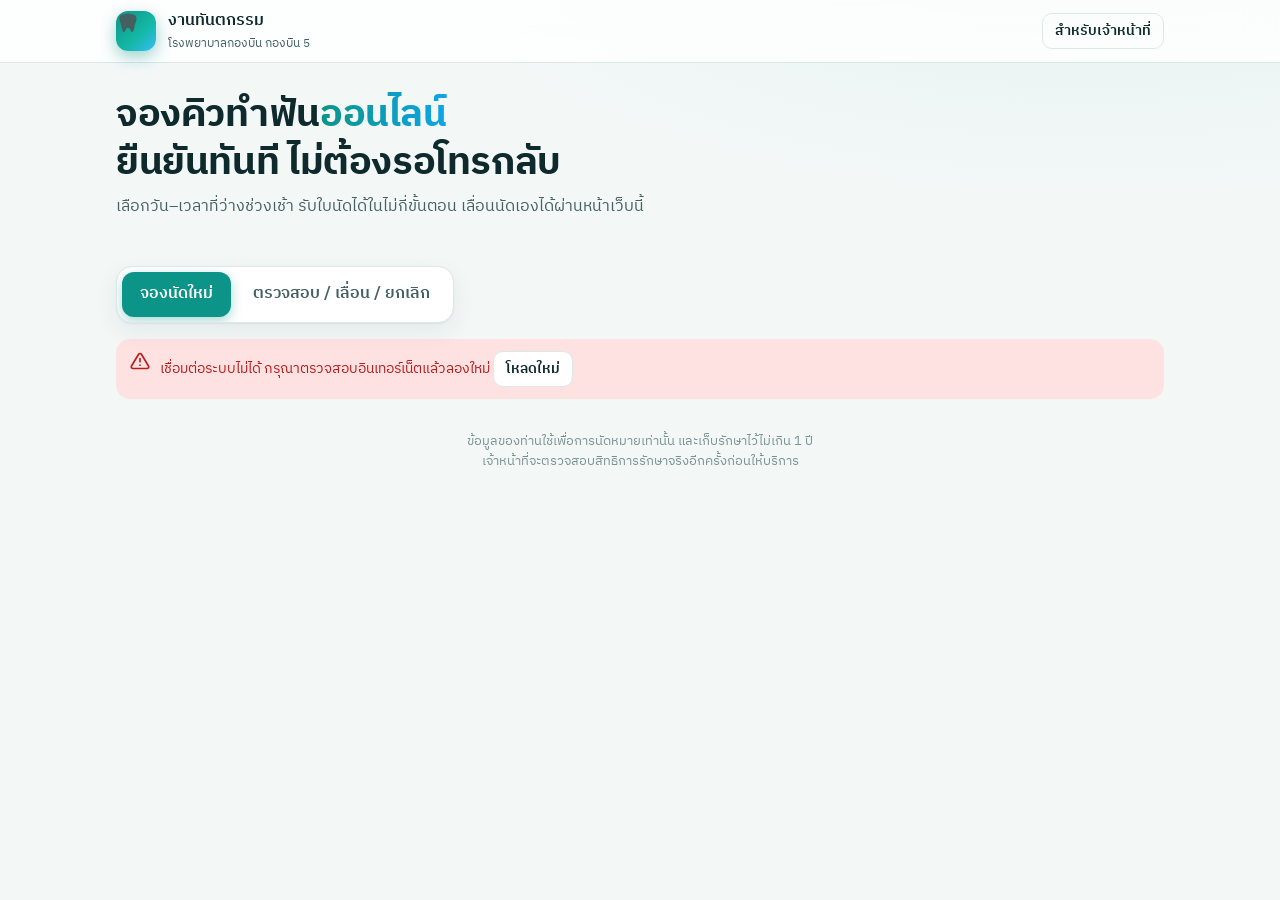
==== commit e7b393cf: "เพิ่มปุ่มยกเลิกนัดเองในหน้าตรวจสอบ/เลื่อนนัด Co-Authored-By: Claude Sonnet 5.5 <noreply@anthropic.co" ====
--- a/index.html
+++ b/index.html
@@ -32,7 +32,7 @@
 
   <div class="tabs" role="tablist" aria-label="เมนู">
     <button class="tab" role="tab" id="tab-book" aria-selected="true" aria-controls="view-book">จองนัดใหม่</button>
-    <button class="tab" role="tab" id="tab-manage" aria-selected="false" aria-controls="view-manage">ตรวจสอบ / เลื่อนนัด</button>
+    <button class="tab" role="tab" id="tab-manage" aria-selected="false" aria-controls="view-manage">ตรวจสอบ / เลื่อน / ยกเลิก</button>
   </div>
 
   <section id="view-book" role="tabpanel" aria-labelledby="tab-book"></section>
@@ -203,10 +203,11 @@
 
   /* ---- 1: ข้อมูล ---- */
   function step1() {
-    var f = S.f;
+    var f = S.f, titleSel = !f.title ? '' : (cfg.titles.indexOf(f.title) >= 0 ? f.title : cfg.otherTitle);
     root.innerHTML = stepper() + '<div class="card"><div class="panel-title"><h2>ข้อมูลผู้ป่วย</h2><p>ทุกช่องจำเป็น</p></div>' +
       '<form id="f1" novalidate autocomplete="on"><div class="grid2">' +
-      '<div class="field"><label for="title">คำนำหน้า</label><select class="input" id="title" autocomplete="honorific-prefix"><option value="">เลือก</option>' + cfg.titles.map(function (t) { return '<option' + (f.title === t ? ' selected' : '') + '>' + esc(t) + '</option>'; }).join('') + '</select><div class="errmsg" id="e-title"></div></div>' +
+      '<div class="field"><label for="title">คำนำหน้า</label><select class="input" id="title" autocomplete="honorific-prefix"><option value="">เลือก</option>' + cfg.titles.map(function (t) { return '<option' + (titleSel === t ? ' selected' : '') + '>' + esc(t) + '</option>'; }).join('') + '</select>' +
+      '<input class="input mt-s" id="titleOther" maxlength="20" placeholder="พิมพ์คำนำหน้า เช่น ร.ท., ดร." value="' + esc(titleSel === cfg.otherTitle ? f.title : '') + '"' + (titleSel === cfg.otherTitle ? '' : ' hidden') + '><div class="errmsg" id="e-title"></div></div>' +
       '<div class="field"><label for="age">อายุ (ปี)</label><input class="input" id="age" inputmode="numeric" maxlength="3" autocomplete="off" value="' + esc(f.age) + '" placeholder="เช่น 35"><div class="errmsg" id="e-age"></div></div>' +
       '<div class="field"><label for="firstName">ชื่อ</label><input class="input" id="firstName" autocomplete="given-name" maxlength="60" value="' + esc(f.firstName) + '"><div class="errmsg" id="e-firstName"></div></div>' +
       '<div class="field"><label for="lastName">นามสกุล</label><input class="input" id="lastName" autocomplete="family-name" maxlength="60" value="' + esc(f.lastName) + '"><div class="errmsg" id="e-lastName"></div></div>' +
@@ -216,6 +217,7 @@
       '</div><div class="errmsg" id="e-rights"></div><p class="xs muted">เจ้าหน้าที่จะตรวจสอบสิทธิการรักษาจริงอีกครั้งก่อนให้บริการ</p></div>' +
       '<label class="check mt"><input type="checkbox" id="consent"' + (f.consent ? ' checked' : '') + '><span>ข้าพเจ้ายินยอมให้เก็บและใช้ข้อมูลข้างต้นเพื่อการนัดหมายและการให้บริการทางทันตกรรม โดยเก็บรักษาไว้ไม่เกิน 1 ปี</span></label><div class="errmsg" id="e-consent"></div>' +
       '<div class="actions"><span></span><button class="btn primary" type="submit">ถัดไป ' + ic('chevR', 18) + '</button></div></form></div>';
+    $('#title', root).addEventListener('change', function (e) { var o = $('#titleOther', root); o.hidden = e.target.value !== cfg.otherTitle; if (!o.hidden) o.focus(); });
     var ph = $('#phone', root);
     ph.addEventListener('input', function () { ph.value = ph.value.replace(/\D/g, '').slice(0, 10); });
     $('#age', root).addEventListener('input', function (e) { e.target.value = e.target.value.replace(/\D/g, '').slice(0, 3); });
@@ -223,11 +225,11 @@
   }
   function collect() {
     var f = S.f, ok = true, first = null;
-    f.title = $('#title', root).value; f.firstName = $('#firstName', root).value.trim().replace(/\s+/g, ' '); f.lastName = $('#lastName', root).value.trim().replace(/\s+/g, ' ');
+    var tsel = $('#title', root).value; f.title = tsel === cfg.otherTitle ? $('#titleOther', root).value.trim().replace(/\s+/g, ' ') : tsel; f.firstName = $('#firstName', root).value.trim().replace(/\s+/g, ' '); f.lastName = $('#lastName', root).value.trim().replace(/\s+/g, ' ');
     f.age = $('#age', root).value.trim(); f.phone = $('#phone', root).value.replace(/[\s-]/g, '');
     var r = root.querySelector('input[name=rights]:checked'); f.rights = r ? r.value : ''; f.consent = $('#consent', root).checked;
     function bad(id, msg) { var el = $('#e-' + id, root); el.textContent = msg || ''; var inp = $('#' + id, root); if (inp) inp.classList.toggle('err', !!msg); if (msg) { ok = false; first = first || inp || el; } }
-    bad('title', f.title ? '' : 'กรุณาเลือกคำนำหน้า');
+    bad('title', !tsel ? 'กรุณาเลือกคำนำหน้า' : !f.title ? 'กรุณาพิมพ์คำนำหน้า' : f.title.length > 20 ? 'ไม่เกิน 20 ตัวอักษร' : /[<>]/.test(f.title) ? 'ห้ามใช้สัญลักษณ์ < >' : '');
     bad('firstName', !f.firstName ? 'กรุณากรอกชื่อ' : /[<>]/.test(f.firstName) ? 'ห้ามใช้สัญลักษณ์ < >' : '');
     bad('lastName', !f.lastName ? 'กรุณากรอกนามสกุล' : /[<>]/.test(f.lastName) ? 'ห้ามใช้สัญลักษณ์ < >' : '');
     var age = parseInt(f.age, 10); bad('age', (isNaN(age) || age < 0 || age > 120) ? 'กรุณากรอกอายุ 0–120 ปี' : '');
@@ -264,7 +266,7 @@
       '<div><dt>เบอร์โทรศัพท์</dt><dd class="num">' + fmtPhone(f.phone) + '</dd></div><div><dt>สิทธิการรักษา</dt><dd>' + esc(f.rights) + '</dd></div></dl></div>' +
       '<div id="err3"></div><div class="notice mt">' + ic('info') + '<span>โปรดมาถึงก่อนเวลานัด 10–15 นาที การจองสำเร็จจะได้รับการยืนยันทันที ไม่ต้องรอเจ้าหน้าที่</span></div>' +
       '<div class="actions"><button class="btn" id="back">' + ic('chevL', 18) + 'แก้ไข</button><button class="btn primary" id="ok">' + ic('check', 18) + 'ยืนยันการจอง</button></div></div>' +
-      '<aside class="aside card"><h3>ข้อควรทราบ</h3><ul class="small muted" style="padding-left:18px;margin:10px 0 0;display:grid;gap:8px"><li>มีนัดที่ยังไม่สิ้นสุดได้ครั้งละ 1 นัด</li><li>เลื่อนนัดเองได้ที่แท็บ “ตรวจสอบ / เลื่อนนัด” โดยใช้เลขที่นัด เบอร์โทร และรหัสยืนยัน</li><li>ช่วงบ่ายและเคสพิเศษ ทันตแพทย์/เจ้าหน้าที่เป็นผู้นัดให้</li></ul></aside></div>';
+      '<aside class="aside card"><h3>ข้อควรทราบ</h3><ul class="small muted" style="padding-left:18px;margin:10px 0 0;display:grid;gap:8px"><li>มีนัดที่ยังไม่สิ้นสุดได้ครั้งละ 1 นัด</li><li>เลื่อนหรือยกเลิกนัดเองได้ที่แท็บ “ตรวจสอบ / เลื่อนนัด” โดยใช้เลขที่นัด เบอร์โทร และรหัสยืนยัน</li><li>ช่วงบ่ายและเคสพิเศษ ทันตแพทย์/เจ้าหน้าที่เป็นผู้นัดให้</li></ul></aside></div>';
     $('#back', root).onclick = function () { S.step = 2; render(); };
     $('#ok', root).onclick = confirm;
   }
@@ -319,13 +321,29 @@
     root.innerHTML = '<div class="layout"><div class="card"><div class="row between wrap"><h2>นัดหมายของคุณ</h2>' + DQ.statusPill(a.status) + '</div>' +
       '<div class="slip" style="box-shadow:none;margin-top:14px"><div class="slip-top" style="padding:16px 20px"><div class="no" style="margin:0">' + esc(a.apptNo) + '</div></div><div class="slip-body">' +
       r('ชื่อ–นามสกุล', esc(a.title + a.firstName + ' ' + a.lastName)) + r('วันที่นัด', thai(a.date, { full: true })) + r('เวลา', a.time + ' น.') + r('ประเภทการรักษา', esc(a.treatment)) + r('สิทธิการรักษา', esc(a.rights)) + '</div><div style="height:8px"></div></div>' +
-      (appt.canReschedule ? '<div class="actions"><button class="btn" id="out">ย้อนกลับ</button><button class="btn primary" id="rs">' + ic('calendar', 18) + 'เลื่อนนัด</button></div>' :
+      (appt.canReschedule ? '<div id="cx"></div><div class="actions" id="ma"><button class="btn" id="out">ย้อนกลับ</button><button class="btn danger" id="cn">ยกเลิกนัด</button><button class="btn primary" id="rs">' + ic('calendar', 18) + 'เลื่อนนัด</button></div>' :
         '<div class="notice ' + (appt.canBookNext ? 'ok' : 'warn') + ' mt">' + ic('info') + '<span>' + (appt.canBookNext ? 'การรักษาเสร็จสิ้นแล้ว หากทันตแพทย์แจ้งให้นัดครั้งถัดไป ท่านสามารถจองได้เอง' : esc(appt.reason) + ' ' + (appt.reason.indexOf('ติดต่อ') < 0 ? '' : contactLine())) + '</span></div>' +
         '<div class="actions"><button class="btn" id="out">ย้อนกลับ</button>' + (appt.canBookNext ? '<button class="btn primary" id="nx">จองนัดครั้งถัดไป ' + ic('chevR', 18) + '</button>' : '') + '</div>') +
       '</div></div>';
     function r(k, v) { return '<div class="slip-row"><span>' + k + '</span><b>' + v + '</b></div>'; }
     $('#out', root).onclick = function () { cred = null; form(); };
     if ($('#rs', root)) $('#rs', root).onclick = resched;
+    if ($('#cn', root)) $('#cn', root).onclick = function () {
+      var box = $('#cx', root), rid = DQ.uuid();
+      box.innerHTML = '<div class="notice bad mt">' + ic('info') + '<span><b>ยืนยันยกเลิกนัด ' + esc(a.apptNo) + '?</b><br>นัดวันที่ ' + thai(a.date) + ' เวลา ' + a.time + ' น. จะถูกยกเลิก และคิวนี้จะเปิดให้ผู้อื่นจองได้ (ท่านจองนัดใหม่ได้ภายหลัง)</span></div>' +
+        '<div class="actions"><button class="btn" id="cn-no">ไม่ยกเลิก</button><button class="btn danger" id="cn-yes">ยืนยันยกเลิกนัด</button></div><div id="cn-err"></div>';
+      $('#ma', root).hidden = true;
+      box.scrollIntoView({ behavior: 'smooth', block: 'center' });
+      $('#cn-no', root).onclick = function () { box.innerHTML = ''; $('#ma', root).hidden = false; };
+      $('#cn-yes', root).onclick = async function () {
+        var b = $('#cn-yes', root); DQ.busy(b, true, 'กำลังยกเลิก…');
+        try {
+          await DQ.call('cancel', cred, { requestId: rid });
+          root.innerHTML = '<div class="layout"><div class="card" style="text-align:center"><div class="notice ok">' + ic('check') + '<span>ยกเลิกนัด ' + esc(a.apptNo) + ' เรียบร้อยแล้ว</span></div><p class="muted mt">หากต้องการนัดใหม่ สามารถจองได้ที่แท็บ “จองนัดใหม่”</p><div class="actions" style="justify-content:center"><button class="btn primary" id="gb">จองนัดใหม่</button></div></div></div>';
+          cred = null; $('#gb', root).onclick = function () { switchTab('book'); };
+        } catch (err) { DQ.busy(b, false); $('#cn-err', root).innerHTML = '<div class="notice bad mt">' + esc(err.message) + '</div>'; }
+      };
+    };
     if ($('#nx', root)) $('#nx', root).onclick = function () {
       switchTab('book'); Book.startNext({ title: a.title, firstName: a.firstName, lastName: a.lastName, age: String(a.age), phone: a.phone, rights: a.rights, consent: true });
     };
